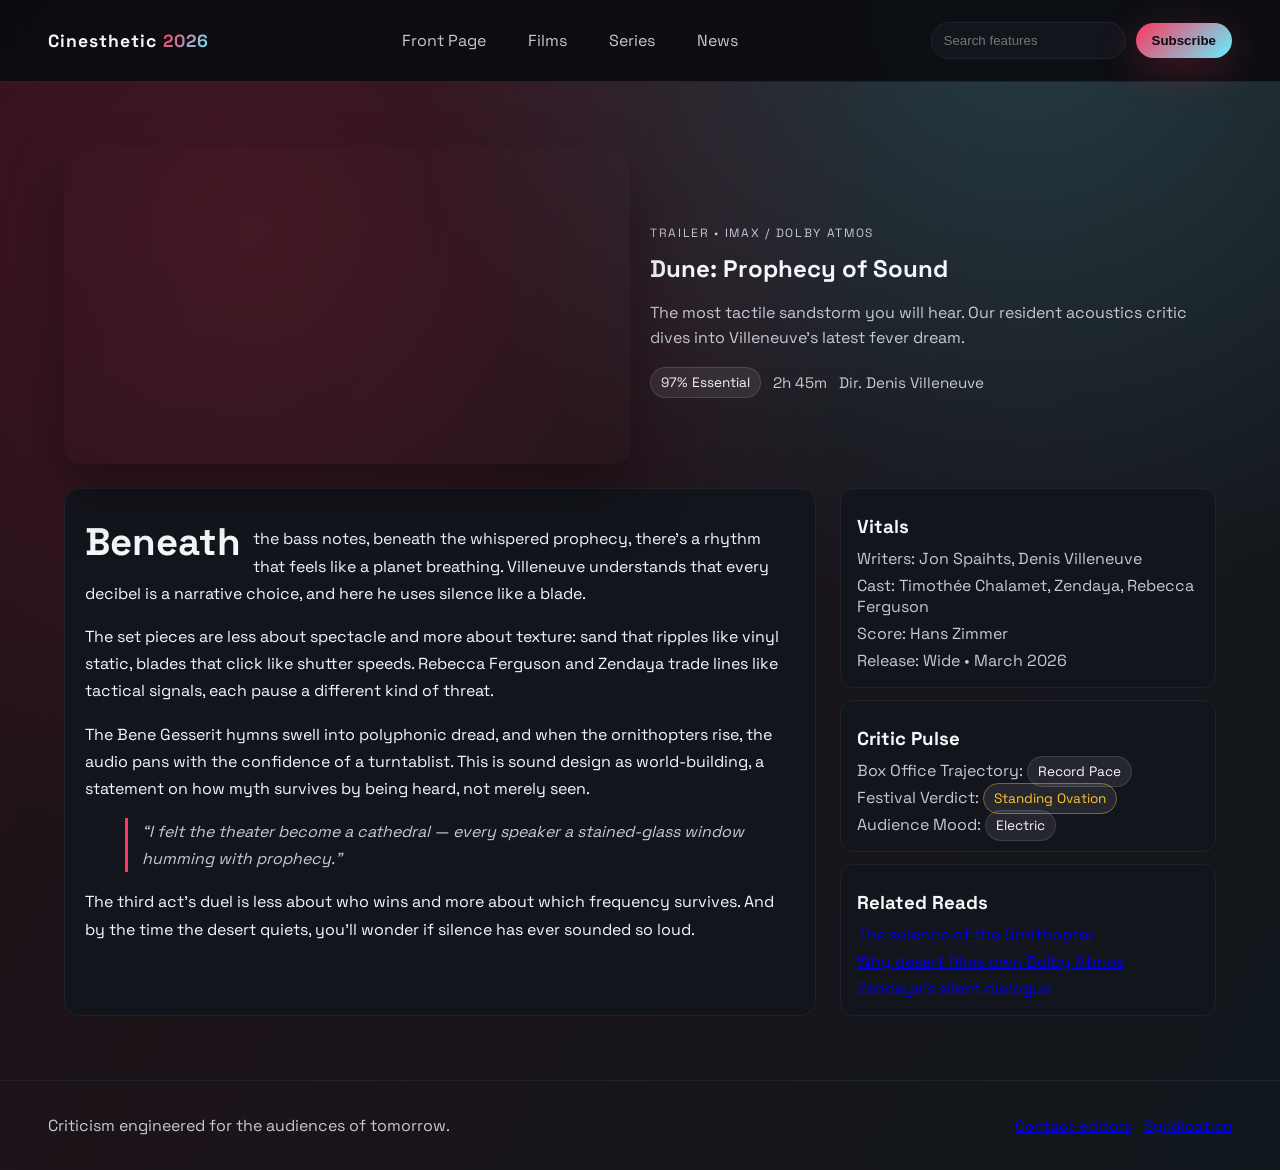
==== article.html @ aca434f1 "Create cinematic multi-page template" ====
<!DOCTYPE html>
<html lang="en">
<head>
  <meta charset="UTF-8" />
  <meta name="viewport" content="width=device-width, initial-scale=1.0" />
  <title>Cinesthetic | Dune: Prophecy of Sound</title>
  <link rel="preconnect" href="https://fonts.googleapis.com">
  <link rel="preconnect" href="https://fonts.gstatic.com" crossorigin>
  <link href="https://fonts.googleapis.com/css2?family=Space+Grotesk:wght@400;500;600;700&display=swap" rel="stylesheet">
  <link rel="stylesheet" href="styles.css" />
</head>
<body class="page--dark">
  <header class="site-header">
    <div class="logo">Cinesthetic<span>2026</span></div>
    <nav class="main-nav">
      <a href="index.html">Front Page</a>
      <a href="movies.html">Films</a>
      <a href="tv.html">Series</a>
      <a href="news.html">News</a>
    </nav>
    <div class="header-actions">
      <input type="search" placeholder="Search features" aria-label="Search features" />
      <button class="pill-btn">Subscribe</button>
    </div>
  </header>

  <main class="article-layout">
    <section class="trailer-embed" aria-label="Trailer">
      <div class="video-frame">
        <iframe src="https://www.youtube.com/embed/Way9Dexny3w" title="Dune Part Two Trailer" frameborder="0" allow="accelerometer; autoplay; clipboard-write; encrypted-media; gyroscope; picture-in-picture" allowfullscreen></iframe>
      </div>
      <div class="trailer-meta">
        <p class="kicker">Trailer • IMAX / Dolby Atmos</p>
        <h1>Dune: Prophecy of Sound</h1>
        <p class="lede">The most tactile sandstorm you will hear. Our resident acoustics critic dives into Villeneuve's latest fever dream.</p>
        <div class="meta-row">
          <span class="badge">97% Essential</span>
          <span>2h 45m</span>
          <span>Dir. Denis Villeneuve</span>
        </div>
      </div>
    </section>

    <section class="article-body">
      <article>
        <p class="dropcap">Beneath</p>
        <p>the bass notes, beneath the whispered prophecy, there's a rhythm that feels like a planet breathing. Villeneuve understands that every decibel is a narrative choice, and here he uses silence like a blade.</p>
        <p>The set pieces are less about spectacle and more about texture: sand that ripples like vinyl static, blades that click like shutter speeds. Rebecca Ferguson and Zendaya trade lines like tactical signals, each pause a different kind of threat.</p>
        <p>The Bene Gesserit hymns swell into polyphonic dread, and when the ornithopters rise, the audio pans with the confidence of a turntablist. This is sound design as world-building, a statement on how myth survives by being heard, not merely seen.</p>
        <blockquote>“I felt the theater become a cathedral — every speaker a stained-glass window humming with prophecy.”</blockquote>
        <p>The third act's duel is less about who wins and more about which frequency survives. And by the time the desert quiets, you'll wonder if silence has ever sounded so loud.</p>
      </article>
      <aside class="info-panel">
        <div class="panel-block">
          <h3>Vitals</h3>
          <ul>
            <li>Writers: Jon Spaihts, Denis Villeneuve</li>
            <li>Cast: Timothée Chalamet, Zendaya, Rebecca Ferguson</li>
            <li>Score: Hans Zimmer</li>
            <li>Release: Wide • March 2026</li>
          </ul>
        </div>
        <div class="panel-block">
          <h3>Critic Pulse</h3>
          <ul>
            <li>Box Office Trajectory: <span class="badge">Record Pace</span></li>
            <li>Festival Verdict: <span class="badge badge--warning">Standing Ovation</span></li>
            <li>Audience Mood: <span class="badge">Electric</span></li>
          </ul>
        </div>
        <div class="panel-block">
          <h3>Related Reads</h3>
          <ul>
            <li><a href="#">The science of the Ornithopter</a></li>
            <li><a href="#">Why desert films own Dolby Atmos</a></li>
            <li><a href="#">Zendaya's silent dialogue</a></li>
          </ul>
        </div>
      </aside>
    </section>
  </main>

  <footer class="site-footer">
    <p>Criticism engineered for the audiences of tomorrow.</p>
    <div class="meta-row">
      <a href="#">Contact editors</a>
      <a href="#">Syndication</a>
    </div>
  </footer>
</body>
</html>
---- styles.css ----
:root {
  --bg: #0b0c10;
  --panel: #13151c;
  --accent: #ff365d;
  --accent-2: #65f0ff;
  --text: #f5f7fb;
  --muted: #c6c8d2;
  --border: #21232c;
  --gradient: radial-gradient(circle at 20% 20%, rgba(255, 54, 93, 0.16), transparent 45%),
              radial-gradient(circle at 80% 0%, rgba(101, 240, 255, 0.18), transparent 40%),
              linear-gradient(120deg, rgba(255, 54, 93, 0.1), rgba(101, 240, 255, 0.05));
}

* { box-sizing: border-box; }

body {
  margin: 0;
  font-family: 'Space Grotesk', system-ui, sans-serif;
  background: var(--bg);
  color: var(--text);
  min-height: 100vh;
  background-image: var(--gradient);
}

.page--dark {
  color: var(--text);
}

.site-header {
  position: sticky;
  top: 0;
  z-index: 10;
  display: flex;
  align-items: center;
  justify-content: space-between;
  padding: 20px clamp(16px, 4vw, 48px);
  background: rgba(11, 12, 16, 0.9);
  backdrop-filter: blur(12px);
  border-bottom: 1px solid var(--border);
}

.logo {
  font-weight: 700;
  letter-spacing: 1px;
  display: flex;
  align-items: baseline;
  gap: 6px;
  font-size: 1.1rem;
}

.logo span {
  background: linear-gradient(120deg, var(--accent), var(--accent-2));
  -webkit-background-clip: text;
  color: transparent;
  font-weight: 700;
}

.main-nav {
  display: flex;
  gap: 14px;
}

.main-nav a {
  color: var(--muted);
  text-decoration: none;
  padding: 10px 14px;
  border-radius: 999px;
  transition: 0.3s ease;
}

.main-nav a.active, .main-nav a:hover {
  color: var(--text);
  background: rgba(255, 255, 255, 0.04);
}

.header-actions {
  display: flex;
  align-items: center;
  gap: 10px;
}

.header-actions input {
  background: var(--panel);
  border: 1px solid var(--border);
  color: var(--text);
  padding: 10px 12px;
  border-radius: 999px;
}

.pill-btn {
  background: linear-gradient(135deg, var(--accent), var(--accent-2));
  color: #0b0c10;
  border: none;
  padding: 10px 16px;
  border-radius: 999px;
  font-weight: 700;
  cursor: pointer;
  box-shadow: 0 10px 40px rgba(255, 54, 93, 0.25);
}

.hero-slider {
  position: relative;
  overflow: hidden;
  border-bottom: 1px solid var(--border);
}

.slider-track {
  display: grid;
  grid-auto-flow: column;
  grid-auto-columns: 100%;
  transition: transform 0.7s ease;
}

.slide {
  position: relative;
  padding: clamp(24px, 6vw, 80px);
  min-height: 80vh;
  display: grid;
  align-items: end;
  background-size: cover;
  background-position: center;
  background-image: var(--backdrop);
  isolation: isolate;
}

.slide::after {
  content: '';
  position: absolute;
  inset: 0;
  background: linear-gradient(180deg, rgba(11,12,16,0.1) 0%, rgba(11,12,16,0.9) 60%);
  z-index: 0;
}

.slide__content {
  position: relative;
  z-index: 1;
  max-width: 640px;
  backdrop-filter: blur(4px);
  padding: 20px;
  border-radius: 20px;
  border: 1px solid rgba(255,255,255,0.08);
  background: rgba(11,12,16,0.55);
}

.kicker {
  letter-spacing: 0.14em;
  text-transform: uppercase;
  font-size: 0.75rem;
  color: var(--muted);
}

h1, h2, h3, h4 {
  margin: 10px 0;
}

.lede {
  color: var(--muted);
  line-height: 1.6;
}

.meta-row {
  display: flex;
  gap: 12px;
  align-items: center;
  flex-wrap: wrap;
  color: var(--muted);
  font-size: 0.95rem;
}

.badge {
  background: rgba(255, 255, 255, 0.08);
  border: 1px solid rgba(255, 255, 255, 0.12);
  color: var(--text);
  padding: 6px 10px;
  border-radius: 999px;
  font-size: 0.85rem;
}

.badge--warning { color: #fbc531; border-color: rgba(251,197,49,0.4); }

.cta-row { display: flex; gap: 12px; margin-top: 12px; }

.primary, .ghost {
  display: inline-block;
  text-decoration: none;
  padding: 12px 16px;
  border-radius: 12px;
  font-weight: 600;
  transition: 0.25s ease;
}

.primary {
  background: linear-gradient(135deg, var(--accent), var(--accent-2));
  color: #0b0c10;
}

.ghost {
  color: var(--text);
  border: 1px solid var(--border);
}

.primary:hover, .ghost:hover { transform: translateY(-2px); }

.slider-controls {
  position: absolute;
  bottom: 32px;
  width: 100%;
  display: flex;
  justify-content: center;
  align-items: center;
  gap: 14px;
  z-index: 2;
}

.control {
  background: rgba(11,12,16,0.85);
  border: 1px solid var(--border);
  color: var(--text);
  padding: 8px 10px;
  border-radius: 10px;
  cursor: pointer;
}

.dot-row { display: flex; gap: 8px; }
.dot {
  width: 10px;
  height: 10px;
  border-radius: 50%;
  background: rgba(255,255,255,0.3);
  border: 1px solid var(--border);
}
.dot.active { background: linear-gradient(135deg, var(--accent), var(--accent-2)); }

.grid-section, .split-section, .page-hero, .masonry, .news-grid, .article-layout {
  padding: clamp(24px, 5vw, 64px);
  border-bottom: 1px solid var(--border);
}

.section-head {
  display: flex;
  align-items: center;
  justify-content: space-between;
  flex-wrap: wrap;
  gap: 10px;
}

.card-grid {
  display: grid;
  gap: 12px;
  grid-template-columns: repeat(auto-fit, minmax(280px, 1fr));
}

.pulse-card {
  background: var(--panel);
  border: 1px solid var(--border);
  border-radius: 16px;
  padding: 18px;
  display: grid;
  grid-template-columns: auto 1fr;
  gap: 12px;
}

.pulse-card .rank {
  font-size: 2rem;
  margin: 0;
  color: var(--accent);
  font-weight: 700;
}

.split-section {
  display: grid;
  grid-template-columns: repeat(auto-fit, minmax(320px, 1fr));
  gap: 24px;
  align-items: center;
}

.stack { display: grid; gap: 12px; }

.review-card {
  background: var(--panel);
  border: 1px solid var(--border);
  border-radius: 16px;
  padding: 18px;
}

.page-hero {
  display: grid;
  grid-template-columns: repeat(auto-fit, minmax(320px, 1fr));
  gap: 24px;
  align-items: end;
}

.tag-cloud { display: flex; flex-wrap: wrap; gap: 10px; }
.tag {
  border: 1px solid var(--border);
  padding: 8px 12px;
  border-radius: 10px;
  color: var(--muted);
}

.masonry {
  display: grid;
  grid-template-columns: repeat(auto-fit, minmax(260px, 1fr));
  gap: 16px;
}

.tile {
  background: var(--panel);
  border: 1px solid var(--border);
  border-radius: 18px;
  overflow: hidden;
  display: grid;
  grid-template-rows: 200px 1fr;
}

.tile__art { background-size: cover; background-position: center; }

.tile__body { padding: 16px; display: grid; gap: 8px; }

.timeline { display: grid; gap: 14px; }
.timeline__item {
  background: var(--panel);
  border: 1px solid var(--border);
  border-radius: 16px;
  display: grid;
  grid-template-columns: 120px 1fr;
  gap: 12px;
  padding: 16px;
}

.timeline__date { font-weight: 700; color: var(--accent); }

.news-grid {
  display: grid;
  grid-template-columns: repeat(auto-fit, minmax(260px, 1fr));
  gap: 12px;
}

.news-card {
  background: var(--panel);
  border: 1px solid var(--border);
  border-radius: 16px;
  padding: 18px;
  display: grid;
  gap: 8px;
}

.article-layout { display: grid; gap: 24px; }
.trailer-embed {
  display: grid;
  grid-template-columns: repeat(auto-fit, minmax(320px, 1fr));
  gap: 20px;
  align-items: center;
}

.video-frame {
  position: relative;
  padding-top: 56.25%;
  border-radius: 16px;
  overflow: hidden;
  box-shadow: 0 30px 60px rgba(0, 0, 0, 0.35);
}

.video-frame iframe {
  position: absolute;
  top: 0;
  left: 0;
  width: 100%;
  height: 100%;
}

.article-body {
  display: grid;
  grid-template-columns: 2fr 1fr;
  gap: 24px;
}

.article-body article {
  background: var(--panel);
  border: 1px solid var(--border);
  border-radius: 16px;
  padding: 20px;
  line-height: 1.7;
}

.dropcap {
  font-size: 2.4rem;
  font-weight: 700;
  margin: 0 12px 0 0;
  float: left;
}

blockquote {
  border-left: 3px solid var(--accent);
  padding-left: 14px;
  color: var(--muted);
  font-style: italic;
}

.info-panel {
  display: grid;
  gap: 12px;
}

.panel-block {
  background: var(--panel);
  border: 1px solid var(--border);
  border-radius: 14px;
  padding: 16px;
}

.panel-block ul {
  list-style: none;
  margin: 0;
  padding: 0;
  color: var(--muted);
  display: grid;
  gap: 6px;
}

.site-footer {
  padding: 18px clamp(16px, 4vw, 48px);
  color: var(--muted);
  display: flex;
  align-items: center;
  justify-content: space-between;
  flex-wrap: wrap;
  gap: 10px;
}

@media (max-width: 900px) {
  .article-body { grid-template-columns: 1fr; }
  .timeline__item { grid-template-columns: 1fr; }
  .site-header { flex-wrap: wrap; gap: 10px; }
  .main-nav { flex-wrap: wrap; }
}
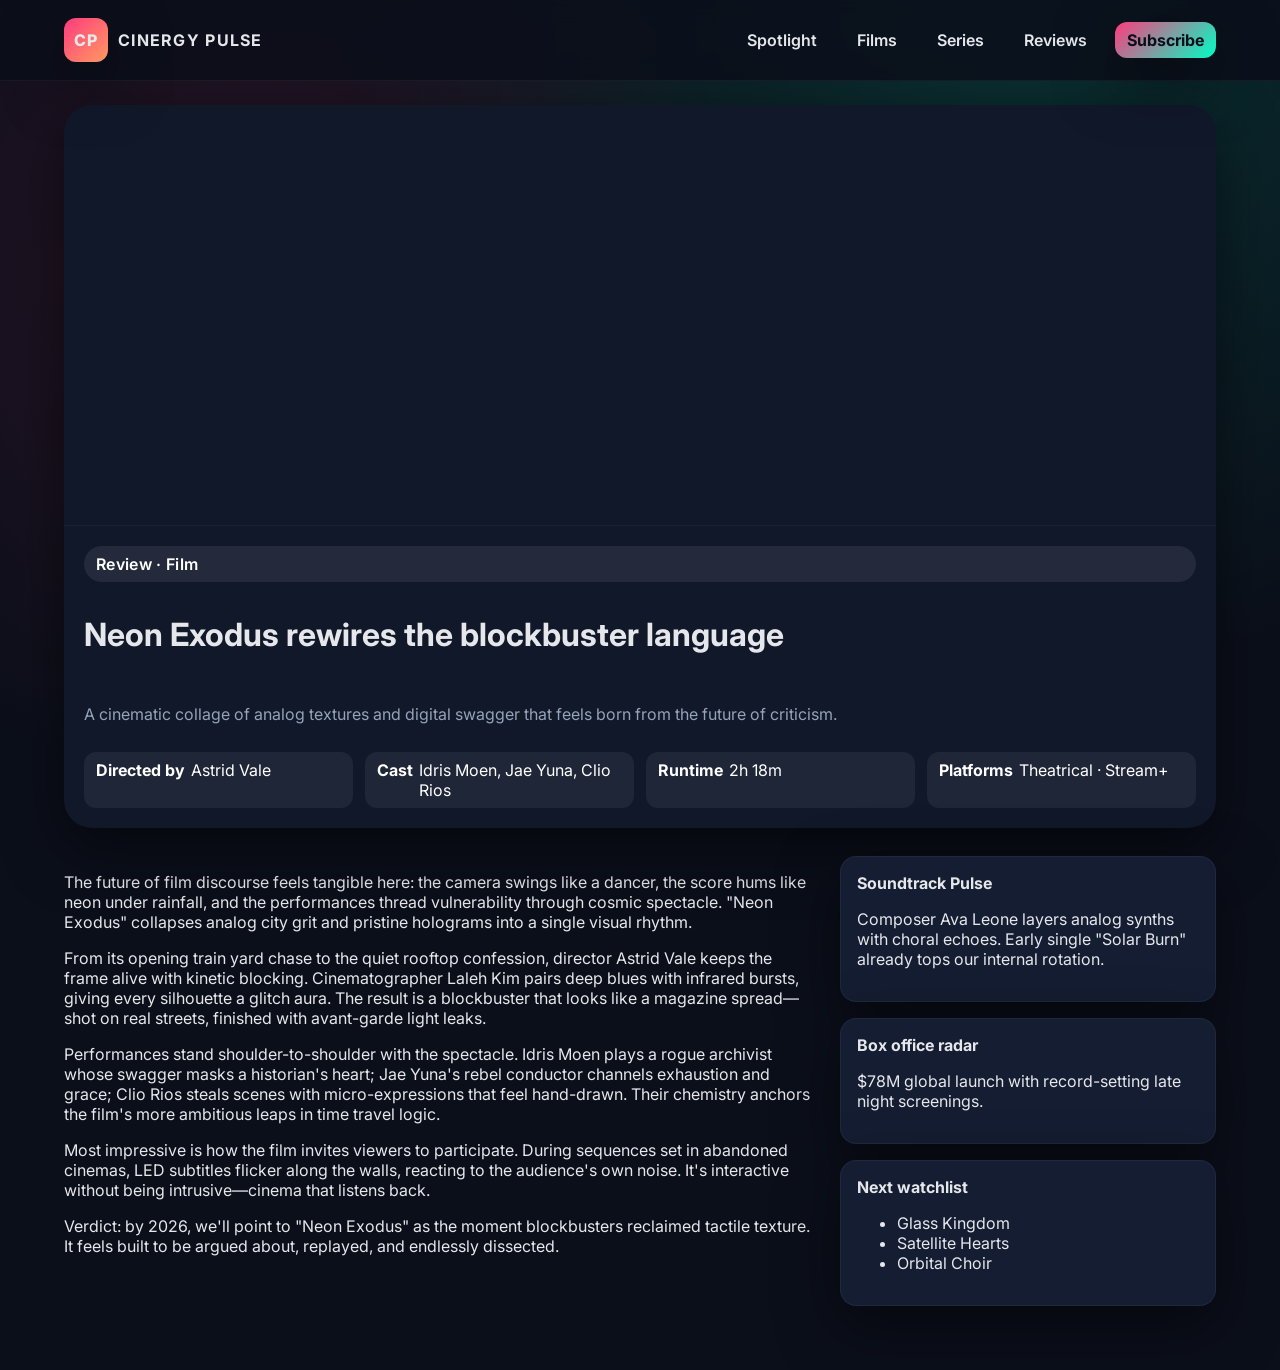
==== commit 3c51108b: "Create futuristic multi-page film template" ====
--- a/article.html
+++ b/article.html
@@ -3,89 +3,70 @@
 <head>
   <meta charset="UTF-8" />
   <meta name="viewport" content="width=device-width, initial-scale=1.0" />
-  <title>Cinesthetic | Dune: Prophecy of Sound</title>
-  <link rel="preconnect" href="https://fonts.googleapis.com">
-  <link rel="preconnect" href="https://fonts.gstatic.com" crossorigin>
-  <link href="https://fonts.googleapis.com/css2?family=Space+Grotesk:wght@400;500;600;700&display=swap" rel="stylesheet">
-  <link rel="stylesheet" href="styles.css" />
+  <title>Neon Exodus Review | Cinergy Pulse</title>
+  <link rel="stylesheet" href="assets/css/styles.css" />
 </head>
-<body class="page--dark">
-  <header class="site-header">
-    <div class="logo">Cinesthetic<span>2026</span></div>
-    <nav class="main-nav">
-      <a href="index.html">Front Page</a>
-      <a href="movies.html">Films</a>
-      <a href="tv.html">Series</a>
-      <a href="news.html">News</a>
-    </nav>
-    <div class="header-actions">
-      <input type="search" placeholder="Search features" aria-label="Search features" />
-      <button class="pill-btn">Subscribe</button>
+<body>
+  <header>
+    <div class="navbar">
+      <div class="logo">
+        <div class="logo-mark">CP</div>
+        Cinergy Pulse
+      </div>
+      <nav class="nav-links">
+        <a href="index.html">Spotlight</a>
+        <a href="movies.html">Films</a>
+        <a href="tv.html">Series</a>
+        <a href="article.html">Reviews</a>
+        <a class="cta" href="#">Subscribe</a>
+      </nav>
     </div>
   </header>
 
-  <main class="article-layout">
-    <section class="trailer-embed" aria-label="Trailer">
-      <div class="video-frame">
-        <iframe src="https://www.youtube.com/embed/Way9Dexny3w" title="Dune Part Two Trailer" frameborder="0" allow="accelerometer; autoplay; clipboard-write; encrypted-media; gyroscope; picture-in-picture" allowfullscreen></iframe>
-      </div>
-      <div class="trailer-meta">
-        <p class="kicker">Trailer • IMAX / Dolby Atmos</p>
-        <h1>Dune: Prophecy of Sound</h1>
-        <p class="lede">The most tactile sandstorm you will hear. Our resident acoustics critic dives into Villeneuve's latest fever dream.</p>
-        <div class="meta-row">
-          <span class="badge">97% Essential</span>
-          <span>2h 45m</span>
-          <span>Dir. Denis Villeneuve</span>
+  <main class="main">
+    <div class="article-hero">
+      <iframe src="https://www.youtube.com/embed/dQw4w9WgXcQ" title="Neon Exodus Trailer" allowfullscreen></iframe>
+      <div class="article-meta">
+        <div class="badge">Review · Film</div>
+        <h1>Neon Exodus rewires the blockbuster language</h1>
+        <p class="muted">A cinematic collage of analog textures and digital swagger that feels born from the future of criticism.</p>
+        <div class="details-grid">
+          <div class="pill"><strong>Directed by</strong> Astrid Vale</div>
+          <div class="pill"><strong>Cast</strong> Idris Moen, Jae Yuna, Clio Rios</div>
+          <div class="pill"><strong>Runtime</strong> 2h 18m</div>
+          <div class="pill"><strong>Platforms</strong> Theatrical · Stream+</div>
         </div>
       </div>
-    </section>
+    </div>
 
-    <section class="article-body">
+    <div class="article-layout">
       <article>
-        <p class="dropcap">Beneath</p>
-        <p>the bass notes, beneath the whispered prophecy, there's a rhythm that feels like a planet breathing. Villeneuve understands that every decibel is a narrative choice, and here he uses silence like a blade.</p>
-        <p>The set pieces are less about spectacle and more about texture: sand that ripples like vinyl static, blades that click like shutter speeds. Rebecca Ferguson and Zendaya trade lines like tactical signals, each pause a different kind of threat.</p>
-        <p>The Bene Gesserit hymns swell into polyphonic dread, and when the ornithopters rise, the audio pans with the confidence of a turntablist. This is sound design as world-building, a statement on how myth survives by being heard, not merely seen.</p>
-        <blockquote>“I felt the theater become a cathedral — every speaker a stained-glass window humming with prophecy.”</blockquote>
-        <p>The third act's duel is less about who wins and more about which frequency survives. And by the time the desert quiets, you'll wonder if silence has ever sounded so loud.</p>
+        <p>The future of film discourse feels tangible here: the camera swings like a dancer, the score hums like neon under rainfall, and the performances thread vulnerability through cosmic spectacle. "Neon Exodus" collapses analog city grit and pristine holograms into a single visual rhythm.</p>
+        <p>From its opening train yard chase to the quiet rooftop confession, director Astrid Vale keeps the frame alive with kinetic blocking. Cinematographer Laleh Kim pairs deep blues with infrared bursts, giving every silhouette a glitch aura. The result is a blockbuster that looks like a magazine spread—shot on real streets, finished with avant-garde light leaks.</p>
+        <p>Performances stand shoulder-to-shoulder with the spectacle. Idris Moen plays a rogue archivist whose swagger masks a historian's heart; Jae Yuna's rebel conductor channels exhaustion and grace; Clio Rios steals scenes with micro-expressions that feel hand-drawn. Their chemistry anchors the film's more ambitious leaps in time travel logic.</p>
+        <p>Most impressive is how the film invites viewers to participate. During sequences set in abandoned cinemas, LED subtitles flicker along the walls, reacting to the audience's own noise. It's interactive without being intrusive—cinema that listens back.</p>
+        <p>Verdict: by 2026, we'll point to "Neon Exodus" as the moment blockbusters reclaimed tactile texture. It feels built to be argued about, replayed, and endlessly dissected.</p>
       </article>
-      <aside class="info-panel">
-        <div class="panel-block">
-          <h3>Vitals</h3>
+
+      <aside class="sidebar">
+        <div class="sidebar-card">
+          <h4>Soundtrack Pulse</h4>
+          <p>Composer Ava Leone layers analog synths with choral echoes. Early single "Solar Burn" already tops our internal rotation.</p>
+        </div>
+        <div class="sidebar-card">
+          <h4>Box office radar</h4>
+          <p>$78M global launch with record-setting late night screenings.</p>
+        </div>
+        <div class="sidebar-card">
+          <h4>Next watchlist</h4>
           <ul>
-            <li>Writers: Jon Spaihts, Denis Villeneuve</li>
-            <li>Cast: Timothée Chalamet, Zendaya, Rebecca Ferguson</li>
-            <li>Score: Hans Zimmer</li>
-            <li>Release: Wide • March 2026</li>
-          </ul>
-        </div>
-        <div class="panel-block">
-          <h3>Critic Pulse</h3>
-          <ul>
-            <li>Box Office Trajectory: <span class="badge">Record Pace</span></li>
-            <li>Festival Verdict: <span class="badge badge--warning">Standing Ovation</span></li>
-            <li>Audience Mood: <span class="badge">Electric</span></li>
-          </ul>
-        </div>
-        <div class="panel-block">
-          <h3>Related Reads</h3>
-          <ul>
-            <li><a href="#">The science of the Ornithopter</a></li>
-            <li><a href="#">Why desert films own Dolby Atmos</a></li>
-            <li><a href="#">Zendaya's silent dialogue</a></li>
+            <li><a href="https://youtu.be/T7HYjJ4yd_Y" target="_blank" rel="noreferrer">Glass Kingdom</a></li>
+            <li><a href="https://youtu.be/1La4QzGeaaQ" target="_blank" rel="noreferrer">Satellite Hearts</a></li>
+            <li><a href="https://youtu.be/qbkhKqVvy8U" target="_blank" rel="noreferrer">Orbital Choir</a></li>
           </ul>
         </div>
       </aside>
-    </section>
+    </div>
   </main>
-
-  <footer class="site-footer">
-    <p>Criticism engineered for the audiences of tomorrow.</p>
-    <div class="meta-row">
-      <a href="#">Contact editors</a>
-      <a href="#">Syndication</a>
-    </div>
-  </footer>
 </body>
 </html>
--- a/assets/css/styles.css
+++ b/assets/css/styles.css
@@ -0,0 +1,373 @@
+@import url('https://fonts.googleapis.com/css2?family=Space+Grotesk:wght@400;500;600;700&family=Inter:wght@400;500;600&display=swap');
+
+:root {
+  --bg: #0b0f1a;
+  --surface: #11182a;
+  --card: #141d31;
+  --accent: #ff3b7d;
+  --accent-2: #00ffc6;
+  --muted: #94a3b8;
+  --text: #e5e7eb;
+  --shadow: 0 20px 60px rgba(0, 0, 0, 0.5);
+  --radius: 18px;
+}
+
+* { box-sizing: border-box; }
+body {
+  margin: 0;
+  font-family: 'Inter', system-ui, -apple-system, sans-serif;
+  background: radial-gradient(circle at 20% 20%, rgba(255, 59, 125, 0.12), transparent 35%),
+              radial-gradient(circle at 80% 0%, rgba(0, 255, 198, 0.14), transparent 40%),
+              var(--bg);
+  color: var(--text);
+  min-height: 100vh;
+}
+
+a { color: inherit; text-decoration: none; }
+
+header {
+  position: sticky;
+  top: 0;
+  z-index: 30;
+  backdrop-filter: blur(12px);
+  background: rgba(11, 15, 26, 0.85);
+  border-bottom: 1px solid rgba(255, 255, 255, 0.05);
+}
+
+.navbar {
+  max-width: 1200px;
+  margin: 0 auto;
+  padding: 18px 24px;
+  display: flex;
+  align-items: center;
+  justify-content: space-between;
+  gap: 18px;
+}
+
+.logo {
+  display: flex;
+  align-items: center;
+  gap: 10px;
+  font-weight: 700;
+  letter-spacing: 0.08em;
+  text-transform: uppercase;
+}
+
+.logo-mark {
+  width: 44px;
+  height: 44px;
+  border-radius: 12px;
+  background: linear-gradient(135deg, var(--accent), #ff9a62);
+  display: grid;
+  place-items: center;
+  box-shadow: var(--shadow);
+  font-weight: 800;
+}
+
+.nav-links {
+  display: flex;
+  align-items: center;
+  gap: 16px;
+  font-weight: 600;
+}
+
+.nav-links a {
+  padding: 8px 12px;
+  border-radius: 12px;
+  transition: all 0.2s ease;
+}
+
+.nav-links a:hover {
+  background: rgba(255, 255, 255, 0.06);
+  color: #fff;
+}
+
+.cta {
+  padding: 10px 16px;
+  border-radius: 12px;
+  background: linear-gradient(135deg, var(--accent), var(--accent-2));
+  color: #0b0f1a;
+  font-weight: 700;
+  box-shadow: var(--shadow);
+}
+
+.main {
+  max-width: 1200px;
+  margin: 24px auto 64px;
+  padding: 0 24px;
+}
+
+.hero {
+  position: relative;
+  overflow: hidden;
+  border-radius: 28px;
+  background: var(--surface);
+  box-shadow: var(--shadow);
+}
+
+.hero-controls {
+  position: absolute;
+  bottom: 18px;
+  left: 50%;
+  transform: translateX(-50%);
+  display: flex;
+  gap: 10px;
+  padding: 10px 12px;
+  background: rgba(0, 0, 0, 0.35);
+  border-radius: 999px;
+  backdrop-filter: blur(8px);
+  box-shadow: var(--shadow);
+}
+
+.dot {
+  width: 12px;
+  height: 12px;
+  border-radius: 50%;
+  background: rgba(255, 255, 255, 0.35);
+  border: 1px solid rgba(255, 255, 255, 0.4);
+  cursor: pointer;
+  transition: all 0.2s ease;
+}
+
+.dot.active {
+  background: linear-gradient(135deg, var(--accent), var(--accent-2));
+  transform: translateY(-2px);
+  box-shadow: 0 6px 14px rgba(0, 0, 0, 0.4);
+}
+
+.hero .slides {
+  display: grid;
+  grid-auto-flow: column;
+  grid-auto-columns: 100%;
+  transition: transform 0.8s ease;
+}
+
+.hero .slide {
+  position: relative;
+  min-height: 480px;
+  display: grid;
+  grid-template-columns: repeat(auto-fit, minmax(260px, 1fr));
+  gap: 24px;
+  padding: 40px;
+  align-items: center;
+}
+
+.hero .slide::before {
+  content: '';
+  position: absolute;
+  inset: 0;
+  background-image: var(--bg);
+  background-size: cover;
+  background-position: center;
+  filter: blur(30px);
+  opacity: 0.28;
+}
+
+.slide-content {
+  position: relative;
+  z-index: 2;
+  display: grid;
+  gap: 16px;
+}
+
+.badge {
+  display: inline-flex;
+  align-items: center;
+  gap: 8px;
+  padding: 8px 12px;
+  border-radius: 999px;
+  background: rgba(255, 255, 255, 0.08);
+  color: #fff;
+  font-weight: 600;
+  letter-spacing: 0.02em;
+}
+
+.slide h1, .slide h2, .slide h3 { margin: 0; }
+
+.slide h1 {
+  font-size: clamp(28px, 3vw + 10px, 46px);
+  line-height: 1.05;
+}
+
+.slide p { color: var(--muted); margin: 0; }
+
+.muted {
+  color: var(--muted);
+}
+
+.slide .meta {
+  display: flex;
+  flex-wrap: wrap;
+  gap: 12px;
+  color: var(--text);
+  font-weight: 600;
+}
+
+.slide .actions { display: flex; gap: 12px; flex-wrap: wrap; }
+
+.button {
+  padding: 12px 16px;
+  border-radius: 12px;
+  border: 1px solid rgba(255, 255, 255, 0.08);
+  color: #fff;
+  background: rgba(255, 255, 255, 0.04);
+  font-weight: 700;
+  transition: transform 0.15s ease, box-shadow 0.15s ease;
+}
+
+.button.filled {
+  background: linear-gradient(135deg, var(--accent), var(--accent-2));
+  color: #0b0f1a;
+  box-shadow: var(--shadow);
+}
+
+.button:hover { transform: translateY(-2px); }
+
+.poster {
+  position: relative;
+  z-index: 2;
+  justify-self: end;
+  width: min(420px, 90vw);
+}
+
+.poster img {
+  width: 100%;
+  border-radius: 24px;
+  object-fit: cover;
+  box-shadow: var(--shadow);
+}
+
+.section {
+  margin-top: 48px;
+}
+
+.section-header {
+  display: flex;
+  justify-content: space-between;
+  align-items: center;
+  margin-bottom: 18px;
+}
+
+.section h2 { margin: 0; }
+
+.cards {
+  display: grid;
+  grid-template-columns: repeat(auto-fit, minmax(240px, 1fr));
+  gap: 16px;
+}
+
+.card {
+  background: var(--card);
+  border-radius: 18px;
+  overflow: hidden;
+  box-shadow: var(--shadow);
+  display: grid;
+  grid-template-rows: 220px 1fr;
+  border: 1px solid rgba(255, 255, 255, 0.04);
+  transition: transform 0.2s ease, border-color 0.2s ease;
+}
+
+.card:hover {
+  transform: translateY(-6px);
+  border-color: rgba(255, 255, 255, 0.1);
+}
+
+.card img { width: 100%; height: 100%; object-fit: cover; }
+
+.card-body { padding: 16px; display: grid; gap: 8px; }
+
+.tag {
+  display: inline-flex;
+  align-items: center;
+  padding: 6px 10px;
+  border-radius: 12px;
+  background: rgba(255, 255, 255, 0.08);
+  font-size: 13px;
+  color: #e5e7eb;
+}
+
+.rating { color: var(--accent-2); font-weight: 700; }
+
+.grid-2 { display: grid; grid-template-columns: repeat(auto-fit, minmax(320px, 1fr)); gap: 18px; }
+
+.news-card {
+  background: linear-gradient(160deg, rgba(255, 255, 255, 0.04), rgba(255, 255, 255, 0.01));
+  border-radius: 16px;
+  border: 1px solid rgba(255, 255, 255, 0.05);
+  padding: 16px;
+  box-shadow: var(--shadow);
+  display: grid;
+  gap: 10px;
+}
+
+.footer {
+  margin-top: 64px;
+  padding: 32px 0;
+  border-top: 1px solid rgba(255, 255, 255, 0.04);
+  color: var(--muted);
+}
+
+.article-hero {
+  background: var(--surface);
+  border-radius: 28px;
+  overflow: hidden;
+  box-shadow: var(--shadow);
+  margin-bottom: 28px;
+  position: relative;
+}
+
+.article-hero iframe {
+  width: 100%;
+  min-height: 420px;
+  display: block;
+  border: none;
+}
+
+.article-meta {
+  padding: 20px;
+  display: grid;
+  gap: 12px;
+  border-top: 1px solid rgba(255, 255, 255, 0.04);
+}
+
+.details-grid {
+  display: grid;
+  grid-template-columns: repeat(auto-fit, minmax(200px, 1fr));
+  gap: 12px;
+}
+
+.pill {
+  padding: 8px 12px;
+  border-radius: 12px;
+  background: rgba(255, 255, 255, 0.06);
+  color: #fff;
+  display: inline-flex;
+  gap: 6px;
+}
+
+.article-layout { display: grid; grid-template-columns: 2fr 1fr; gap: 24px; }
+
+.sidebar {
+  display: grid;
+  gap: 16px;
+  position: sticky;
+  top: 96px;
+}
+
+.sidebar-card {
+  padding: 16px;
+  border-radius: 16px;
+  background: var(--card);
+  border: 1px solid rgba(255, 255, 255, 0.05);
+  box-shadow: var(--shadow);
+}
+
+.sidebar-card h4 { margin: 0 0 8px 0; }
+
+@media (max-width: 900px) {
+  .navbar { flex-direction: column; align-items: flex-start; }
+  .hero .slide { grid-template-columns: 1fr; padding: 28px; }
+  .poster { justify-self: center; }
+  .article-layout { grid-template-columns: 1fr; }
+  .article-hero iframe { min-height: 280px; }
+}
